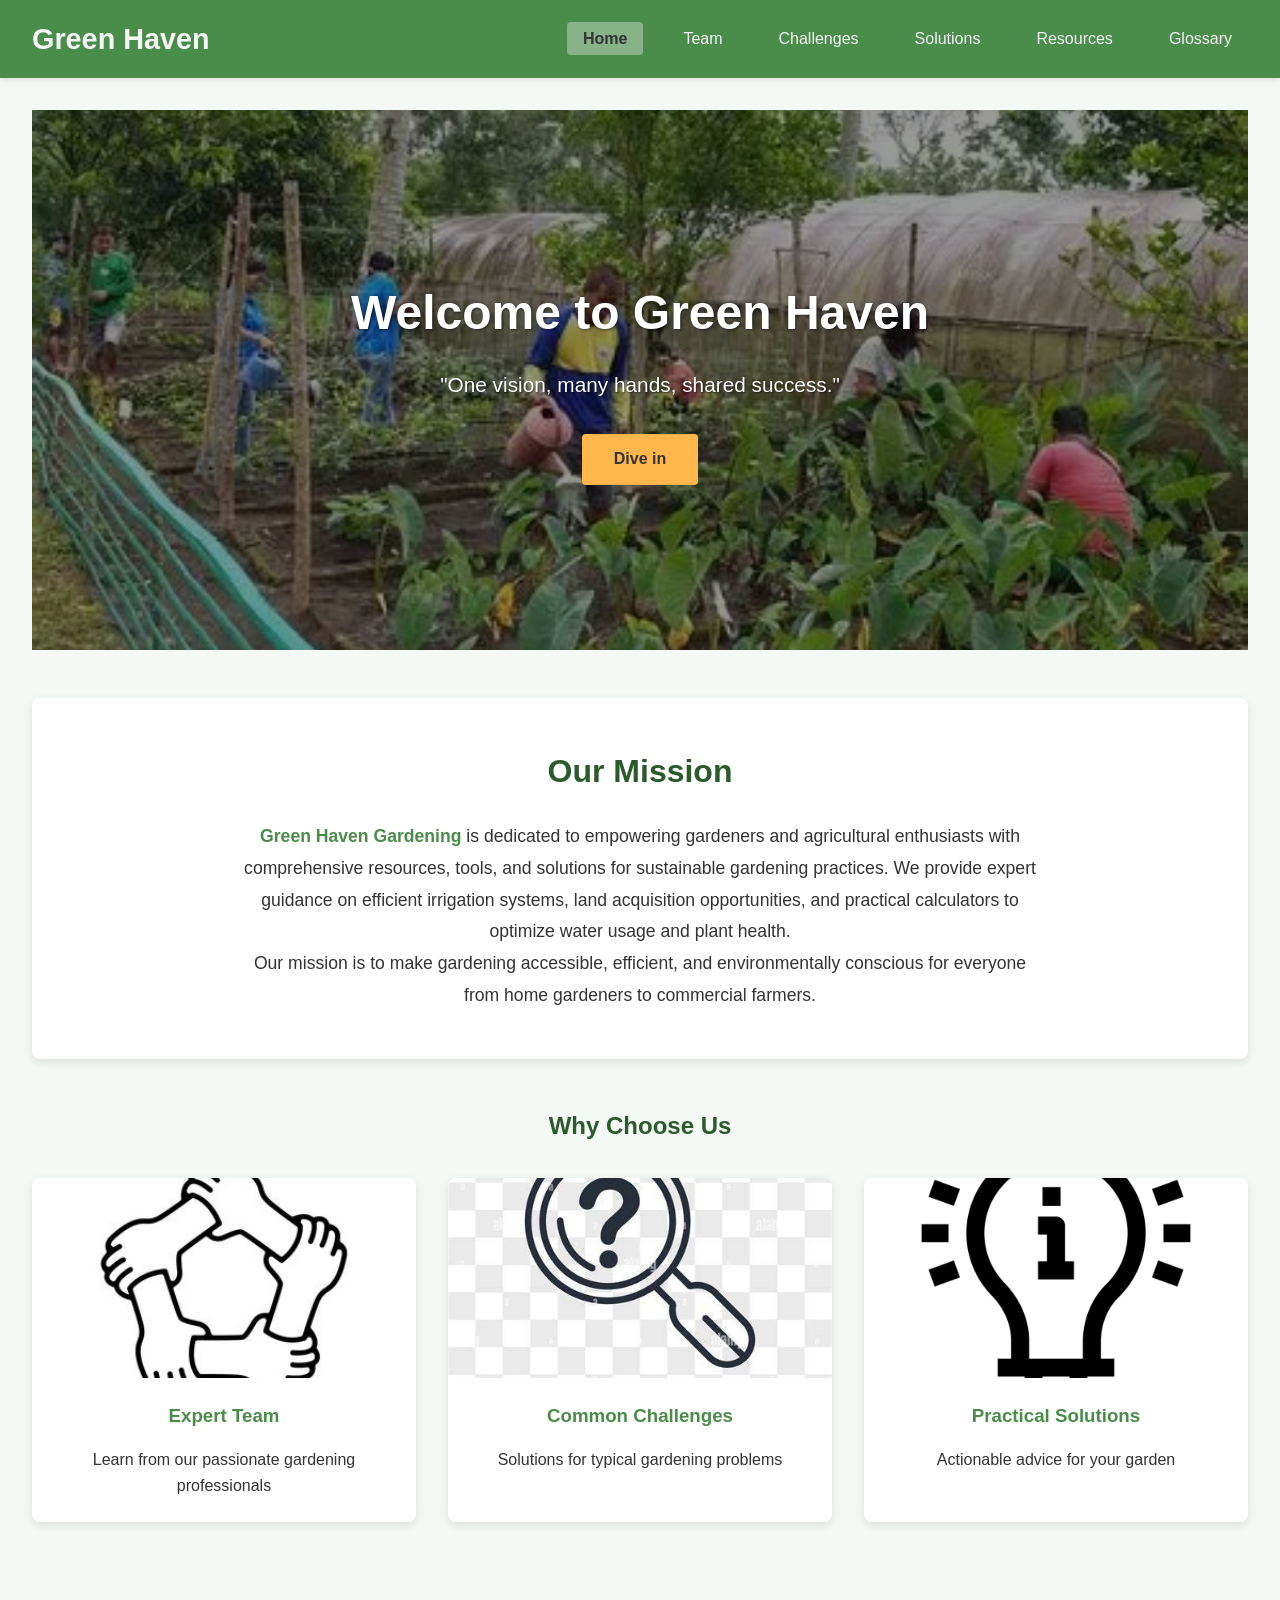
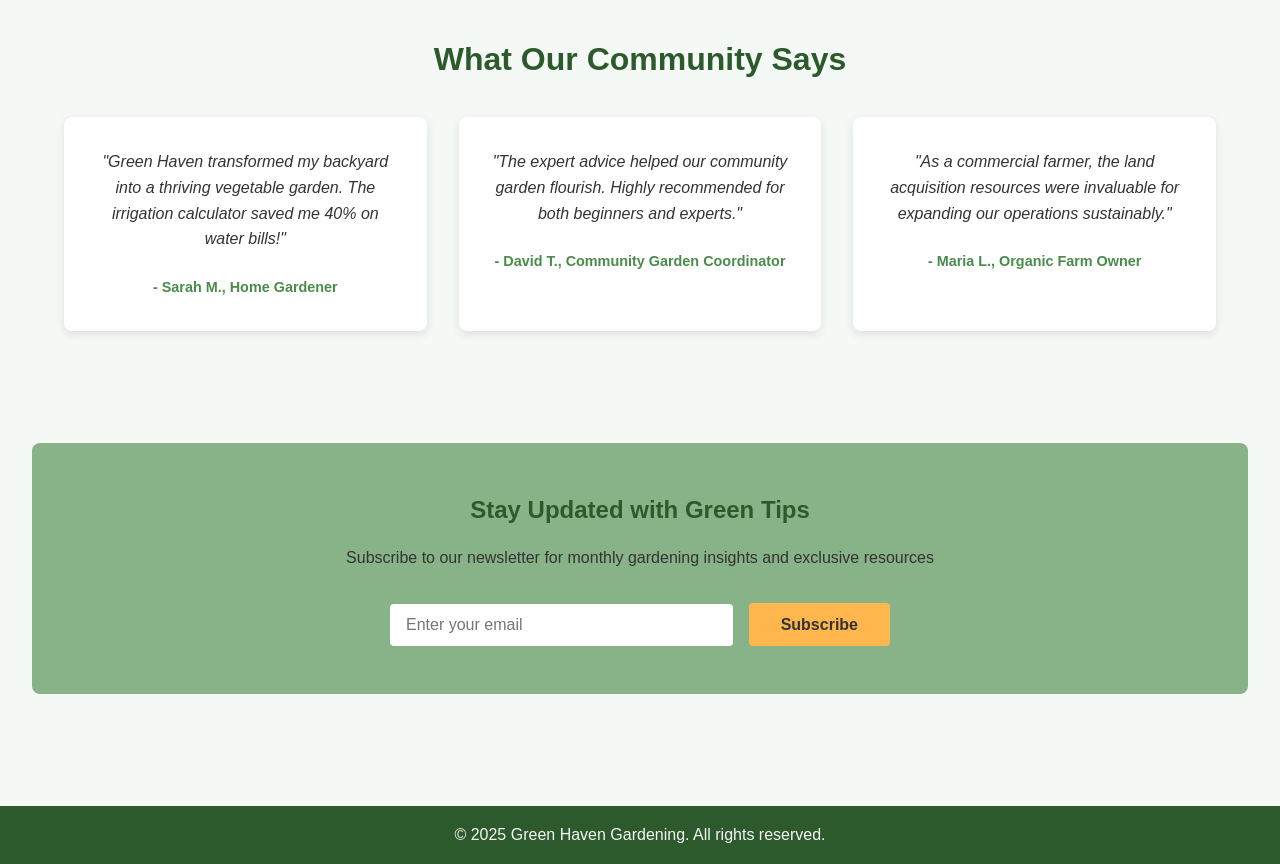
==== index.html @ 0f146a30 "Add files via upload" ====
<!DOCTYPE html>
<html lang="en">
<head>
    <meta charset="UTF-8">
    <meta name="viewport" content="width=device-width, initial-scale=1.0">
    <title>Green Haven Gardening</title>
    <link rel="stylesheet" href="home.css">
    <style>
        /* Additional styles for clickable feature cards */
        .feature-card {
            cursor: pointer;
            transition: transform 0.3s ease, box-shadow 0.3s ease;
        }
        
        .feature-card:hover {
            transform: translateY(-5px);
            box-shadow: 0 10px 20px rgba(0,0,0,0.15);
        }
        
        .feature-card a {
            text-decoration: none;
            color: inherit;
            display: block;
            height: 100%;
            width: 100%;
        }

        /* Success message styles */
        .success-message {
            display: none;
            background-color: #d4edda;
            color: #155724;
            padding: 1rem;
            border-radius: 4px;
            margin-top: 1rem;
            border: 1px solid #c3e6cb;
            text-align: center;
        }

        .success-message.show {
            display: block;
            animation: fadeIn 0.7s ease-in;
        }

        @keyframes fadeIn {
            from { opacity: 0; transform: translateY(-10px); }
            to { opacity: 1; transform: translateY(0); }
        }
    </style>
</head>
<body>
    <header>
        <div class="logo">Green Haven</div>
        <nav>
		  <ul class="main-menu">
			<li class="active"><a href="index.html">Home</a></li>
			<li><a href="team.html">Team</a></li>
			<li><a href="challenges.html">Challenges</a></li>
			<li><a href="solutions.html">Solutions</a></li>
			<li class="dropdown">
			  <a href="#">Resources</a>
			  <ul class="dropdown-menu">
				<li><a href="irrigation.html">Irrigation Systems</a></li>
				<li><a href="calculator.html">Calculator</a></li>
				<li><a href="land-sale.html">Land Sale</a></li>
			  </ul>
			</li>
			<li><a href="glossary.html">Glossary</a></li>
		  </ul>
		</nav>
    </header>

    <main>
       <section class="hero" style="background-image: url('images/cover.jpg')">
            <div class="hero-content">
                <h1>Welcome to Green Haven</h1>
                <p>"One vision, many hands, shared success."</p>
                <a href="solutions.html" class="cta-button">Dive in</a>
            </div>
        </section>

        <!-- Mission Statement Section -->
        <section class="mission-section">
            <h2>Our Mission</h2>
            <div class="mission-content">
                <p><span class="mission-highlight">Green Haven Gardening</span> is dedicated to empowering gardeners and agricultural enthusiasts with comprehensive resources, tools, and solutions for sustainable gardening practices. We provide expert guidance on efficient irrigation systems, land acquisition opportunities, and practical calculators to optimize water usage and plant health.</p>
                <p>Our mission is to make gardening accessible, efficient, and environmentally conscious for everyone from home gardeners to commercial farmers.</p>
            </div>
        </section>

        <section class="features">
            <h2>Why Choose Us</h2>
            <div class="feature-grid">
                <div class="feature-card" onclick="window.location.href='team.html'">
                    <a href="team.html">
                        <img src="images/team.jpg" alt="Expert Team">
                        <h3>Expert Team</h3>
                        <p>Learn from our passionate gardening professionals</p>
                    </a>
                </div>
                <div class="feature-card" onclick="window.location.href='challenges.html'">
                    <a href="challenges.html">
                        <img src="images/challenge.jpg" alt="Common Challenges">
                        <h3>Common Challenges</h3>
                        <p>Solutions for typical gardening problems</p>
                    </a>
                </div>
                <div class="feature-card" onclick="window.location.href='solutions.html'">
                    <a href="solutions.html">
                        <img src="images/solution.jpg" alt="Practical Solutions">
                        <h3>Practical Solutions</h3>
                        <p>Actionable advice for your garden</p>
                    </a>
                </div>
            </div>
        </section>

        <!-- Testimonials Section -->
        <section class="testimonials">
            <h2>What Our Community Says</h2>
            <div class="testimonial-grid">
                <div class="testimonial-card">
                    <div class="testimonial-content">
                        <p>"Green Haven transformed my backyard into a thriving vegetable garden. The irrigation calculator saved me 40% on water bills!"</p>
                        <div class="testimonial-author">- Sarah M., Home Gardener</div>
                    </div>
                </div>
                <div class="testimonial-card">
                    <div class="testimonial-content">
                        <p>"The expert advice helped our community garden flourish. Highly recommended for both beginners and experts."</p>
                        <div class="testimonial-author">- David T., Community Garden Coordinator</div>
                    </div>
                </div>
                <div class="testimonial-card">
                    <div class="testimonial-content">
                        <p>"As a commercial farmer, the land acquisition resources were invaluable for expanding our operations sustainably."</p>
                        <div class="testimonial-author">- Maria L., Organic Farm Owner</div>
                    </div>
                </div>
            </div>
        </section>

        <!-- Newsletter Section -->
        <section class="newsletter">
            <div class="newsletter-content">
                <h2>Stay Updated with Green Tips</h2>
                <p>Subscribe to our newsletter for monthly gardening insights and exclusive resources</p>
                <form class="newsletter-form" id="newsletterForm">
                    <input type="email" placeholder="Enter your email" required id="emailInput">
                    <button type="submit" class="cta-button">Subscribe</button>
                </form>
                <div class="success-message" id="successMessage">
                    Thank you for subscribing! You're now on our list and will start receiving updates soon.
                </div>
            </div>
        </section>
    </main>

    <footer>
        <p>&copy; 2025 Green Haven Gardening. All rights reserved.</p>
    </footer>

    <script>
        // Newsletter subscription functionality
        document.getElementById('newsletterForm').addEventListener('submit', function(e) {
            e.preventDefault(); // Prevent form from actually submitting
            
            const emailInput = document.getElementById('emailInput');
            const successMessage = document.getElementById('successMessage');
            
            // Simple email validation
            const email = emailInput.value.trim();
            if (!email) {
                alert('Please enter a valid email address.');
                return;
            }
            
            if (!isValidEmail(email)) {
                alert('Please enter a valid email address.');
                return;
            }
            
            // Show success message
            successMessage.classList.add('show');
            
            // Clear the input field
            emailInput.value = '';
            
            // Hide the success message after 5 seconds
            setTimeout(() => {
                successMessage.classList.remove('show');
            }, 5000);
        });
        
        function isValidEmail(email) {
            const emailRegex = /^[^\s@]+@[^\s@]+\.[^\s@]+$/;
            return emailRegex.test(email);
        }
    </script>
</body>
</html>
---- home.css ----
/* Base styles with subtle green theme */
:root {
    --primary-green: #4a8c4a;
    --secondary-green: #88b388;
    --light-bg: #f5f9f5;
    --dark-green: #2d5a2d;
    --accent-color: #ffb74d;
    --text-dark: #333;
    --text-light: #f5f5f5;
    --card-bg: #ffffff;
}

* {
    margin: 0;
    padding: 0;
    box-sizing: border-box;
    font-family: 'Segoe UI', Tahoma, Geneva, Verdana, sans-serif;
}

body {
    background-color: var(--light-bg);
    color: var(--text-dark);
    line-height: 1.6;
}

header {
    background-color: var(--primary-green);
    color: var(--text-light);
    padding: 1rem 2rem;
    display: flex;
    justify-content: space-between;
    align-items: center;
    box-shadow: 0 2px 5px rgba(0,0,0,0.1);
}

.logo {
    font-size: 1.8rem;
    font-weight: bold;
    color: var(--text-light);
}

nav ul {
    display: flex;
    list-style: none;
}

nav ul li {
    margin-left: 1.5rem;
    position: relative;
}

nav ul li a {
    color: var(--text-light);
    text-decoration: none;
    padding: 0.5rem 1rem;
    border-radius: 4px;
    transition: all 0.3s ease;
}

nav ul li a:hover {
    background-color: var(--dark-green);
}

nav ul li.active a {
    background-color: var(--secondary-green);
    color: var(--text-dark);
    font-weight: bold;
}

main {
    padding: 2rem;
    min-height: 80vh;
}

footer {
    background-color: var(--dark-green);
    color: var(--text-light);
    text-align: center;
    padding: 1rem;
    margin-top: 2rem;
}

/* Mission statement section */
.mission-section {
    background-color: var(--card-bg);
    padding: 3rem 2rem;
    text-align: center;
    margin: 3rem 0;
    border-radius: 8px;
    box-shadow: 0 3px 10px rgba(0,0,0,0.1);
}

.mission-section h2 {
    color: var(--dark-green);
    margin-bottom: 1.5rem;
    font-size: 2rem;
}

.mission-content {
    max-width: 800px;
    margin: 0 auto;
    font-size: 1.1rem;
    line-height: 1.8;
}

.mission-highlight {
    color: var(--primary-green);
    font-weight: 600;
}

/* Home page specific styles */
.hero {
    background-size: cover;
    background-position: center;
    height: 60vh;
    display: flex;
    align-items: center;
    justify-content: center;
    text-align: center;
    color: white;
    position: relative;
    margin-bottom: 2rem;
}

.hero::before {
    content: '';
    position: absolute;
    top: 0;
    left: 0;
    width: 100%;
    height: 100%;
    background-color: rgba(0,0,0,0.4);
}

.hero-content {
    position: relative;
    z-index: 1;
    max-width: 800px;
    padding: 2rem;
}

.hero h1 {
    font-size: 3rem;
    margin-bottom: 1rem;
    text-shadow: 1px 1px 3px rgba(0,0,0,0.5);
}

.hero p {
    font-size: 1.3rem;
    margin-bottom: 2rem;
    text-shadow: 1px 1px 2px rgba(0,0,0,0.5);
}

.features {
    margin: 3rem 0;
    text-align: center;
}

.features h2 {
    margin-bottom: 2rem;
    color: var(--dark-green);
}

.feature-grid {
    display: grid;
    grid-template-columns: repeat(auto-fit, minmax(300px, 1fr));
    gap: 2rem;
}

.feature-card {
    background-color: var(--card-bg);
    border-radius: 8px;
    overflow: hidden;
    box-shadow: 0 3px 10px rgba(0,0,0,0.1);
    transition: transform 0.3s ease;
}

.feature-card:hover {
    transform: translateY(-10px);
}

.feature-card img {
    width: 100%;
    height: 200px;
    object-fit: cover;
}

.feature-card h3 {
    padding: 1rem;
    color: var(--primary-green);
}

.feature-card p {
    padding: 0 1rem 1.5rem;
}

/* Testimonials Section */
.testimonials {
    background-color: var(--light-bg);
    padding: 4rem 2rem;
    text-align: center;
    margin: 3rem 0;
}

.testimonials h2 {
    color: var(--dark-green);
    margin-bottom: 2rem;
    font-size: 2rem;
}

.testimonial-grid {
    display: grid;
    grid-template-columns: repeat(auto-fit, minmax(300px, 1fr));
    gap: 2rem;
    max-width: 1200px;
    margin: 0 auto;
}

.testimonial-card {
    background: var(--card-bg);
    border-radius: 8px;
    box-shadow: 0 3px 10px rgba(0,0,0,0.1);
    transition: transform 0.3s ease;
}

.testimonial-card:hover {
    transform: translateY(-5px);
}

.testimonial-content {
    padding: 2rem;
}

.testimonial-content p {
    font-style: italic;
    line-height: 1.6;
    margin-bottom: 1.5rem;
    color: var(--text-dark);
}

.testimonial-author {
    font-weight: bold;
    color: var(--primary-green);
    font-size: 0.9rem;
}

/* Newsletter Section */
.newsletter {
    background-color: var(--secondary-green);
    padding: 3rem 2rem;
    text-align: center;
    border-radius: 8px;
    margin: 3rem 0;
}

.newsletter-content h2 {
    color: var(--dark-green);
    margin-bottom: 1rem;
}

.newsletter-content p {
    color: var(--text-dark);
    margin-bottom: 2rem;
    max-width: 600px;
    margin-left: auto;
    margin-right: auto;
}

.newsletter-form {
    display: flex;
    gap: 1rem;
    justify-content: center;
    align-items: center;
    flex-wrap: wrap;
    max-width: 500px;
    margin: 0 auto;
}

.newsletter-form input {
    padding: 0.75rem 1rem;
    border: none;
    border-radius: 4px;
    flex: 1;
    min-width: 250px;
    font-size: 1rem;
}

.newsletter-form input:focus {
    outline: 2px solid var(--primary-green);
}

/* Button styles */
.cta-button {
    display: inline-block;
    background-color: var(--accent-color);
    color: var(--text-dark);
    padding: 0.8rem 2rem;
    border-radius: 4px;
    text-decoration: none;
    font-weight: bold;
    transition: all 0.3s ease;
    border: none;
    cursor: pointer;
    font-size: 1rem;
}

.cta-button:hover {
    background-color: #ffa726;
    transform: translateY(-3px);
    box-shadow: 0 5px 15px rgba(0,0,0,0.2);
}

/* Responsive adjustments */
@media (max-width: 768px) {
    .hero h1 {
        font-size: 2.2rem;
    }
    
    .hero p {
        font-size: 1.1rem;
    }
    
    header {
        flex-direction: column;
        padding: 1rem;
    }
    
    .logo {
        margin-bottom: 1rem;
    }
    
    nav ul {
        flex-wrap: wrap;
        justify-content: center;
    }
    
    nav ul li {
        margin: 0.5rem;
    }
    
    .testimonial-grid {
        grid-template-columns: 1fr;
    }
    
    .newsletter-form {
        flex-direction: column;
        width: 100%;
    }
    
    .newsletter-form input {
        min-width: 100%;
        margin-bottom: 1rem;
    }
    
    .mission-section,
    .testimonials,
    .newsletter {
        padding: 2rem 1rem;
        margin: 2rem 0;
    }
    
    .feature-grid {
        grid-template-columns: 1fr;
    }
}

@media (max-width: 480px) {
    main {
        padding: 1rem;
    }
    
    .hero {
        height: 50vh;
    }
    
    .hero-content {
        padding: 1rem;
    }
    
    .cta-button {
        padding: 0.7rem 1.5rem;
        font-size: 0.9rem;
    }
}

.dropdown {
  position: relative;
}

.dropdown-menu {
  display: none;
  position: absolute;
  top: 100%;
  left: 0;
  background-color: var(--primary-green);
  min-width: 200px;
  border-radius: 4px;
  box-shadow: 0 2px 5px rgba(0, 0, 0, 0.2);
  z-index: 1000;
}

.dropdown:hover .dropdown-menu {
  display: block;
}

.dropdown-menu li {
  margin: 0;
}

.dropdown-menu li a {
  display: block;
  padding: 0.5rem 1rem;
  color: var(--text-light);
}

.dropdown-menu li a:hover {
  background-color: var(--dark-green);
}
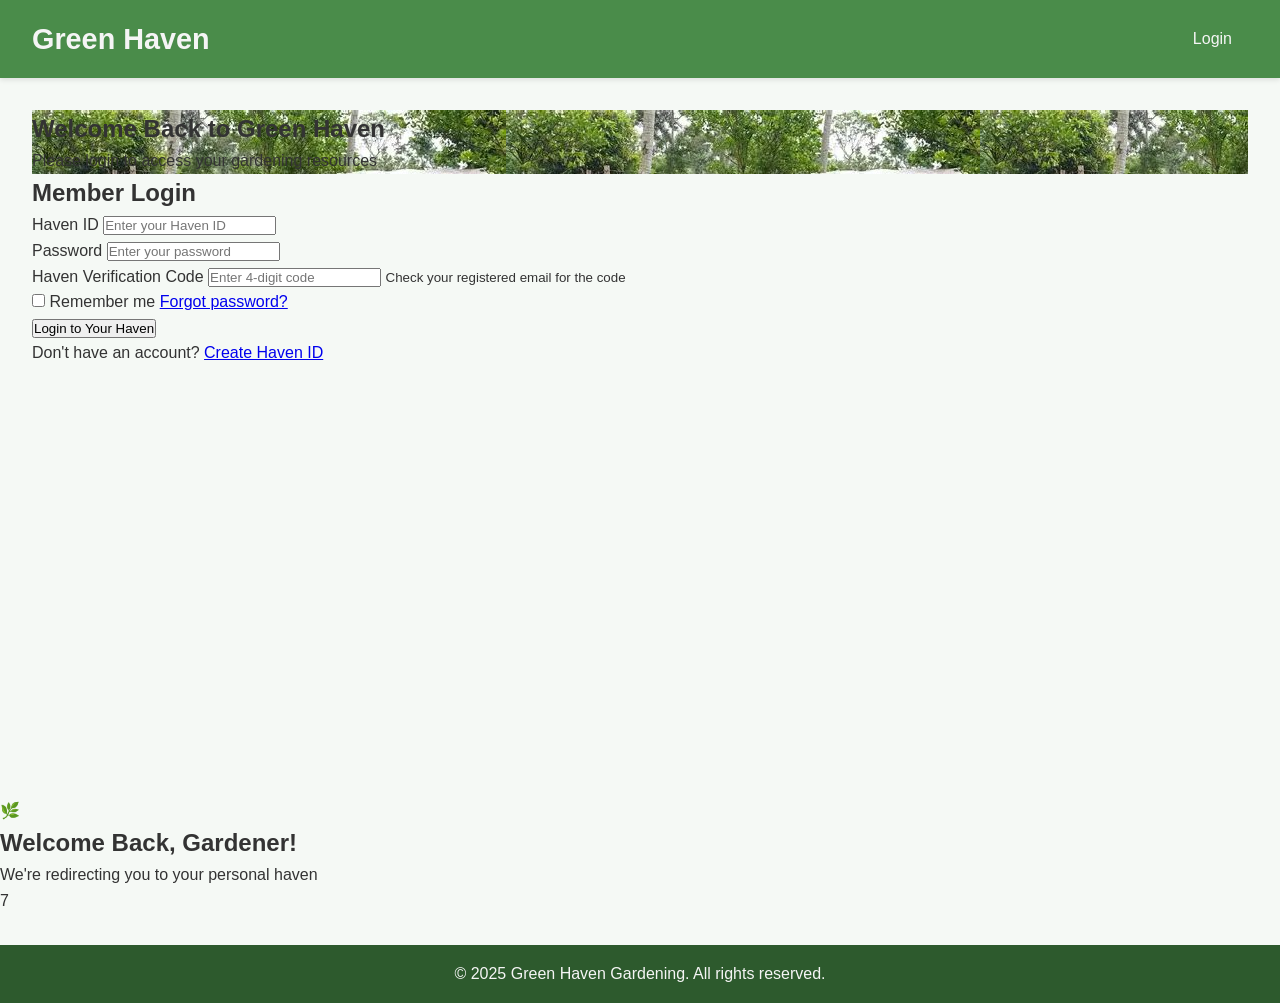
==== commit 44b1e6ad: "Add files via upload" ====
--- a/index.html
+++ b/index.html
@@ -3,199 +3,178 @@
 <head>
     <meta charset="UTF-8">
     <meta name="viewport" content="width=device-width, initial-scale=1.0">
-    <title>Green Haven Gardening</title>
+    <title>Green Haven Login</title>
     <link rel="stylesheet" href="home.css">
-    <style>
-        /* Additional styles for clickable feature cards */
-        .feature-card {
-            cursor: pointer;
-            transition: transform 0.3s ease, box-shadow 0.3s ease;
-        }
-        
-        .feature-card:hover {
-            transform: translateY(-5px);
-            box-shadow: 0 10px 20px rgba(0,0,0,0.15);
-        }
-        
-        .feature-card a {
-            text-decoration: none;
-            color: inherit;
-            display: block;
-            height: 100%;
-            width: 100%;
-        }
-
-        /* Success message styles */
-        .success-message {
-            display: none;
-            background-color: #d4edda;
-            color: #155724;
-            padding: 1rem;
-            border-radius: 4px;
-            margin-top: 1rem;
-            border: 1px solid #c3e6cb;
-            text-align: center;
-        }
-
-        .success-message.show {
-            display: block;
-            animation: fadeIn 0.7s ease-in;
-        }
-
-        @keyframes fadeIn {
-            from { opacity: 0; transform: translateY(-10px); }
-            to { opacity: 1; transform: translateY(0); }
-        }
-    </style>
+    <link rel="stylesheet" href="login.css">
 </head>
 <body>
     <header>
         <div class="logo">Green Haven</div>
         <nav>
-		  <ul class="main-menu">
-			<li class="active"><a href="index.html">Home</a></li>
-			<li><a href="team.html">Team</a></li>
-			<li><a href="challenges.html">Challenges</a></li>
-			<li><a href="solutions.html">Solutions</a></li>
-			<li class="dropdown">
-			  <a href="#">Resources</a>
-			  <ul class="dropdown-menu">
-				<li><a href="irrigation.html">Irrigation Systems</a></li>
-				<li><a href="calculator.html">Calculator</a></li>
-				<li><a href="land-sale.html">Land Sale</a></li>
-			  </ul>
-			</li>
-			<li><a href="glossary.html">Glossary</a></li>
-		  </ul>
-		</nav>
+            <ul>
+                <li><a href="index.html" class="active">Login</a></li>
+            </ul>
+        </nav>
     </header>
 
-    <main>
-       <section class="hero" style="background-image: url('images/cover.jpg')">
-            <div class="hero-content">
-                <h1>Welcome to Green Haven</h1>
-                <p>"One vision, many hands, shared success."</p>
-                <a href="solutions.html" class="cta-button">Dive in</a>
+    <main class="login-container">
+        <section class="login-hero" style="background-image: url('images/cover.jpg')">
+            <div class="login-overlay"></div>
+            <div class="login-content">
+                <h1>Welcome Back to Green Haven</h1>
+                <p>Please login to access your gardening resources</p>
             </div>
         </section>
 
-        <!-- Mission Statement Section -->
-        <section class="mission-section">
-            <h2>Our Mission</h2>
-            <div class="mission-content">
-                <p><span class="mission-highlight">Green Haven Gardening</span> is dedicated to empowering gardeners and agricultural enthusiasts with comprehensive resources, tools, and solutions for sustainable gardening practices. We provide expert guidance on efficient irrigation systems, land acquisition opportunities, and practical calculators to optimize water usage and plant health.</p>
-                <p>Our mission is to make gardening accessible, efficient, and environmentally conscious for everyone from home gardeners to commercial farmers.</p>
-            </div>
-        </section>
-
-        <section class="features">
-            <h2>Why Choose Us</h2>
-            <div class="feature-grid">
-                <div class="feature-card" onclick="window.location.href='team.html'">
-                    <a href="team.html">
-                        <img src="images/team.jpg" alt="Expert Team">
-                        <h3>Expert Team</h3>
-                        <p>Learn from our passionate gardening professionals</p>
-                    </a>
-                </div>
-                <div class="feature-card" onclick="window.location.href='challenges.html'">
-                    <a href="challenges.html">
-                        <img src="images/challenge.jpg" alt="Common Challenges">
-                        <h3>Common Challenges</h3>
-                        <p>Solutions for typical gardening problems</p>
-                    </a>
-                </div>
-                <div class="feature-card" onclick="window.location.href='solutions.html'">
-                    <a href="solutions.html">
-                        <img src="images/solution.jpg" alt="Practical Solutions">
-                        <h3>Practical Solutions</h3>
-                        <p>Actionable advice for your garden</p>
-                    </a>
-                </div>
-            </div>
-        </section>
-
-        <!-- Testimonials Section -->
-        <section class="testimonials">
-            <h2>What Our Community Says</h2>
-            <div class="testimonial-grid">
-                <div class="testimonial-card">
-                    <div class="testimonial-content">
-                        <p>"Green Haven transformed my backyard into a thriving vegetable garden. The irrigation calculator saved me 40% on water bills!"</p>
-                        <div class="testimonial-author">- Sarah M., Home Gardener</div>
+        <section class="login-form-section">
+            <div class="login-form-container">
+                <h2>Member Login</h2>
+                <form class="login-form" action="home.html" method="GET" id="loginForm">
+                    <div class="form-group">
+                        <label for="haven-id">Haven ID</label>
+                        <input type="text" id="haven-id" name="haven-id" placeholder="Enter your Haven ID" required>
+                        <div id="id-error" class="error-message" style="display: none;">
+                            Invalid ID
+                        </div>
                     </div>
-                </div>
-                <div class="testimonial-card">
-                    <div class="testimonial-content">
-                        <p>"The expert advice helped our community garden flourish. Highly recommended for both beginners and experts."</p>
-                        <div class="testimonial-author">- David T., Community Garden Coordinator</div>
+                    
+                    <div class="form-group">
+                        <label for="password">Password</label>
+                        <input type="password" id="password" name="password" placeholder="Enter your password" required>
+                        <div id="password-error" class="error-message" style="display: none;">
+                            Incorrect Password
+                        </div>
                     </div>
-                </div>
-                <div class="testimonial-card">
-                    <div class="testimonial-content">
-                        <p>"As a commercial farmer, the land acquisition resources were invaluable for expanding our operations sustainably."</p>
-                        <div class="testimonial-author">- Maria L., Organic Farm Owner</div>
+                    
+                    <div class="form-group">
+                        <label for="verification-code">Haven Verification Code</label>
+                        <input type="text" id="verification-code" name="verification-code" placeholder="Enter 4-digit code" 
+                               pattern="\d{4}" maxlength="4" required
+                               oninput="this.value = this.value.replace(/[^0-9]/g, ''); validateVerificationCode(this)">
+                        <small>Check your registered email for the code</small>
+                        <div id="verification-error" class="error-message" style="display: none;">
+                            Incorrect Verification Code
+                        </div>
                     </div>
-                </div>
-            </div>
-        </section>
-
-        <!-- Newsletter Section -->
-        <section class="newsletter">
-            <div class="newsletter-content">
-                <h2>Stay Updated with Green Tips</h2>
-                <p>Subscribe to our newsletter for monthly gardening insights and exclusive resources</p>
-                <form class="newsletter-form" id="newsletterForm">
-                    <input type="email" placeholder="Enter your email" required id="emailInput">
-                    <button type="submit" class="cta-button">Subscribe</button>
+                    
+                    <div class="form-options">
+                        <label class="remember-me">
+                            <input type="checkbox" name="remember"> Remember me
+                        </label>
+                        <a href="forgot-password.html" class="forgot-password">Forgot password?</a>
+                    </div>
+                    
+                    <button type="submit" class="login-button">Login to Your Haven</button>
+                    
+                    <div class="register-link">
+                        <p>Don't have an account? <a href="signup.html">Create Haven ID</a></p>
+                    </div>
                 </form>
-                <div class="success-message" id="successMessage">
-                    Thank you for subscribing! You're now on our list and will start receiving updates soon.
-                </div>
             </div>
         </section>
     </main>
+
+    <!-- Welcome Animation Overlay -->
+    <div class="welcome-animation" id="welcomeAnimation">
+        <div class="welcome-icon">🌿</div>
+        <h2 class="welcome-message">Welcome Back, Gardener!</h2>
+        <p class="welcome-submessage">We're redirecting you to your personal haven</p>
+        <div class="countdown" id="countdown">7</div>
+    </div>
 
     <footer>
         <p>&copy; 2025 Green Haven Gardening. All rights reserved.</p>
     </footer>
 
     <script>
-        // Newsletter subscription functionality
-        document.getElementById('newsletterForm').addEventListener('submit', function(e) {
-            e.preventDefault(); // Prevent form from actually submitting
+        // Define the correct credentials
+        const CORRECT_ID = "Haven2025";
+        const CORRECT_PASSWORD = "Green@H4";
+        const CORRECT_VERIFICATION_CODE = "2025";
+
+        function validateVerificationCode(input) {
+            const errorElement = document.getElementById('verification-error');
+            const code = input.value;
             
-            const emailInput = document.getElementById('emailInput');
-            const successMessage = document.getElementById('successMessage');
+            // Show error if not exactly 4 digits (when field has value)
+            if (code.length > 0 && code.length !== 4) {
+                errorElement.style.display = 'block';
+                errorElement.textContent = 'Invalid verification code. Must be exactly 4 numbers.';
+                input.setCustomValidity('Invalid verification code');
+            } else {
+                errorElement.style.display = 'none';
+                input.setCustomValidity('');
+            }
+        }
+
+        // Add form validation on submit
+        document.getElementById('loginForm').addEventListener('submit', function(event) {
+            event.preventDefault(); // Always prevent default to handle validation ourselves
             
-            // Simple email validation
-            const email = emailInput.value.trim();
-            if (!email) {
-                alert('Please enter a valid email address.');
-                return;
+            // Get input values
+            const havenId = document.getElementById('haven-id').value;
+            const password = document.getElementById('password').value;
+            const verificationCode = document.getElementById('verification-code').value;
+            
+            // Get error elements
+            const idError = document.getElementById('id-error');
+            const passwordError = document.getElementById('password-error');
+            const verificationError = document.getElementById('verification-error');
+            
+            // Reset error messages
+            idError.style.display = 'none';
+            passwordError.style.display = 'none';
+            verificationError.style.display = 'none';
+            
+            let isValid = true;
+            
+            // Validate Haven ID
+            if (havenId !== CORRECT_ID) {
+                idError.style.display = 'block';
+                isValid = false;
             }
             
-            if (!isValidEmail(email)) {
-                alert('Please enter a valid email address.');
-                return;
+            // Validate Password
+            if (password !== CORRECT_PASSWORD) {
+                passwordError.style.display = 'block';
+                isValid = false;
             }
             
-            // Show success message
-            successMessage.classList.add('show');
+            // Validate Verification Code
+            if (verificationCode !== CORRECT_VERIFICATION_CODE) {
+                verificationError.style.display = 'block';
+                verificationError.textContent = 'Incorrect Verification Code';
+                isValid = false;
+            } else if (verificationCode.length !== 4) {
+                verificationError.style.display = 'block';
+                verificationError.textContent = 'Invalid verification code. Must be exactly 4 numbers.';
+                isValid = false;
+            }
             
-            // Clear the input field
-            emailInput.value = '';
-            
-            // Hide the success message after 5 seconds
-            setTimeout(() => {
-                successMessage.classList.remove('show');
-            }, 5000);
+            // If all credentials are correct, show welcome animation
+            if (isValid) {
+                const welcomeAnimation = document.getElementById('welcomeAnimation');
+                const countdownElement = document.getElementById('countdown');
+                
+                // Show the welcome animation
+                welcomeAnimation.classList.add('active');
+                
+                // Start countdown from 7 seconds
+                let seconds = 7;
+                countdownElement.textContent = seconds;
+                
+                const countdownInterval = setInterval(() => {
+                    seconds--;
+                    countdownElement.textContent = seconds;
+                    
+                    if (seconds <= 0) {
+                        clearInterval(countdownInterval);
+                        // Redirect to home.html after 7 seconds
+                        window.location.href = 'home.html';
+                    }
+                }, 1000);
+            }
         });
-        
-        function isValidEmail(email) {
-            const emailRegex = /^[^\s@]+@[^\s@]+\.[^\s@]+$/;
-            return emailRegex.test(email);
-        }
     </script>
 </body>
 </html>
